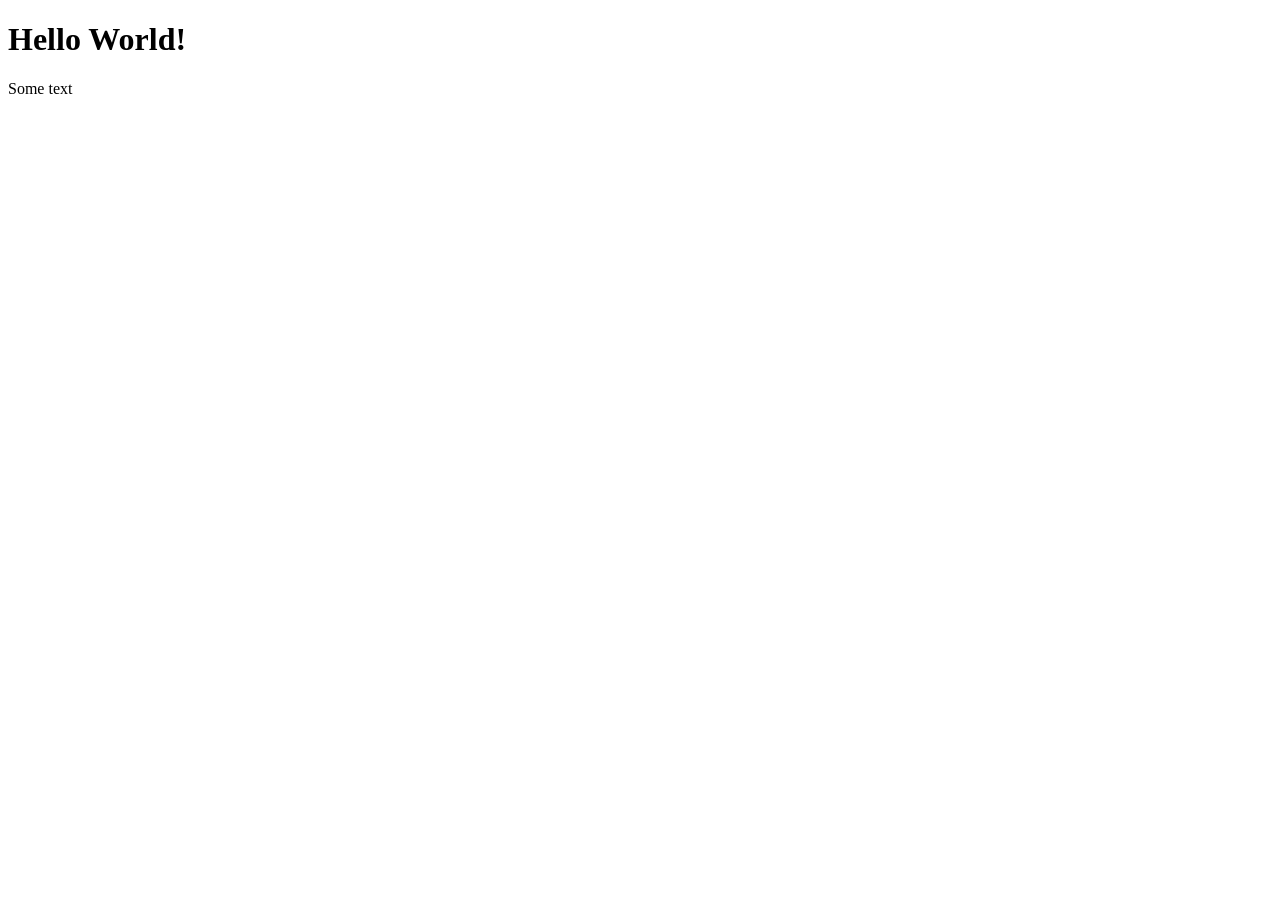
==== index.html @ 8c925f20 "Update index.html" ====
<!DOCTYPE html>
<html lang="en">
  <head>
    <meta charset="UTF-8">
    <meta name="viewport" content="width=device-width, initial-scale=1.0">
    <title>My Web Page</title>

    
  </head>
  <body>
    <h1>Hello World!</h1>
    <p>Some text</p>
  </body>
</html>
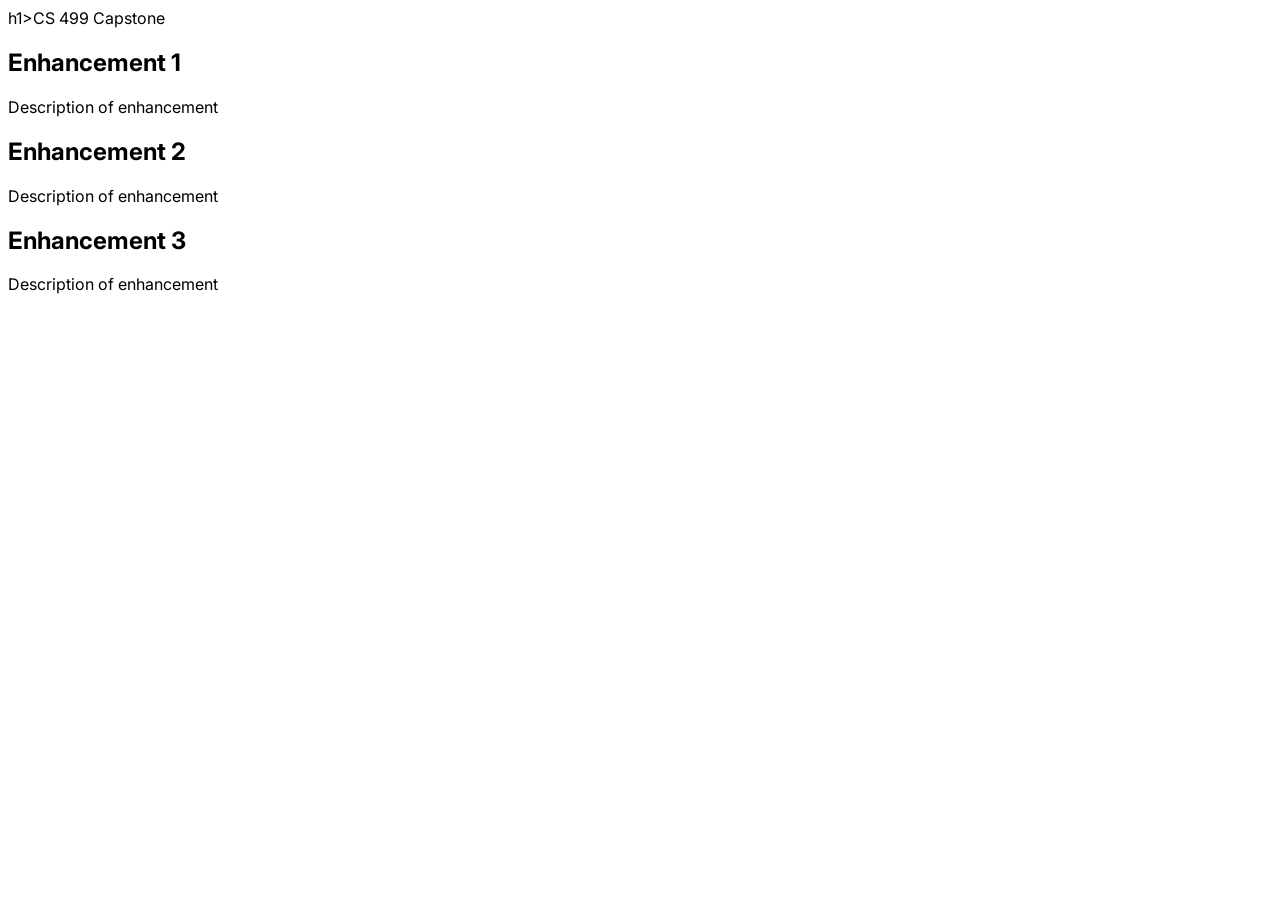
==== commit b10b675d: "Update index.html" ====
--- a/index.html
+++ b/index.html
@@ -5,10 +5,28 @@
     <meta name="viewport" content="width=device-width, initial-scale=1.0">
     <title>My Web Page</title>
 
-    
+    <link rel="stylesheet" href="style.css">
   </head>
   <body>
-    <h1>Hello World!</h1>
-    <p>Some text</p>
+    <main class="container">
+        h1>CS 499 Capstone</h1>
+
+
+    <section class="enhancement">
+        <h2>Enhancement 1</h2>
+        <p>Description of enhancement</p>
+    </section>
+
+    <section class="enhancement">
+        <h2>Enhancement 2</h2>
+        <p>Description of enhancement</p>
+    </section>
+
+    <section class="enhancement">
+        <h2>Enhancement 3</h2>
+        <p>Description of enhancement</p>
+    </section>
+
+    </main>
   </body>
 </html>
--- a/style.css
+++ b/style.css
@@ -0,0 +1,9 @@
+@import url(https://fonts.googleapis.com/css2?family=Inter:wght@400;500;600;700&display=swap);
+
+body {
+  font-family: "Inter", sans-serif;
+}
+
+h1 {
+  color: green;
+}
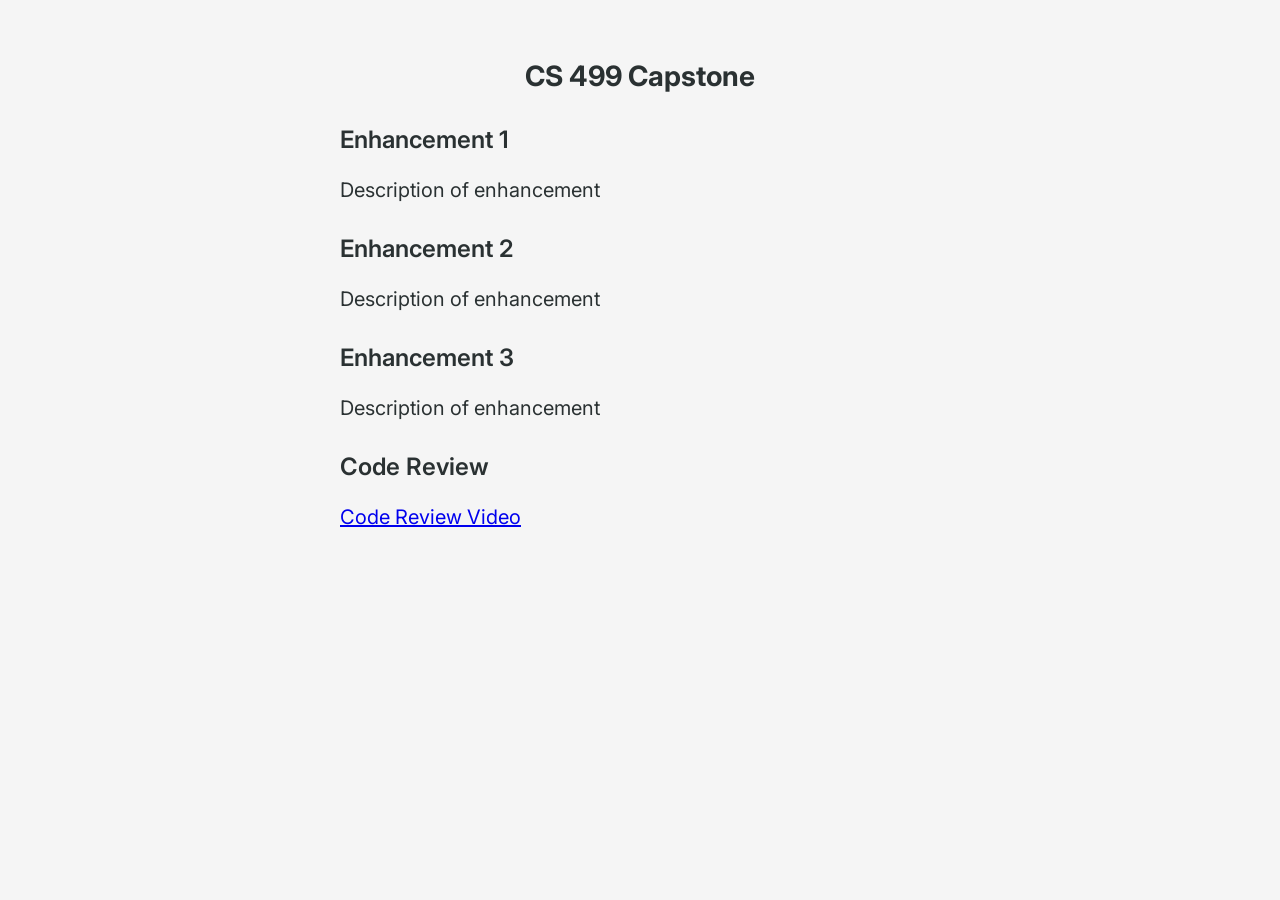
==== commit 4683b61c: "Update index.html" ====
--- a/index.html
+++ b/index.html
@@ -9,7 +9,7 @@
   </head>
   <body>
     <main class="container">
-        h1>CS 499 Capstone</h1>
+        <h1>CS 499 Capstone</h1>
 
 
     <section class="enhancement">
@@ -27,6 +27,13 @@
         <p>Description of enhancement</p>
     </section>
 
+    <section>
+      <h2>Code Review</h2>
+      <p>
+        <a href="https://www.youtube.com/watch?v=xtYIbkdKsKc" target="_blank">Code Review Video</a>
+      </p>
+    </section>
+
     </main>
   </body>
 </html>
--- a/style.css
+++ b/style.css
@@ -2,8 +2,40 @@
 
 body {
   font-family: "Inter", sans-serif;
+  color: #2A3132;
+  display: flex;
+  justify-content: center;
+  margin: 0;
+  padding: 40px 20px;
+  background-color: whitesmoke;
+}
+
+
+
+.container {
+  max-width: 600px;
+  width: 100%;
+  text-align: left;
 }
 
 h1 {
-  color: green;
+    font-size: 28px;
+    font-weight: 700;
+    margin-bottom: 32px;
+    text-align: center;
 }
+
+.enhancement {
+    margin-bottom: 28px;
+}
+
+h2 {
+    font-size: 24px;
+    font-weight: 600;
+    margin-bottom: 6px;
+}
+
+p {
+    font-size: 20px;
+    line-height: 1.6;
+}
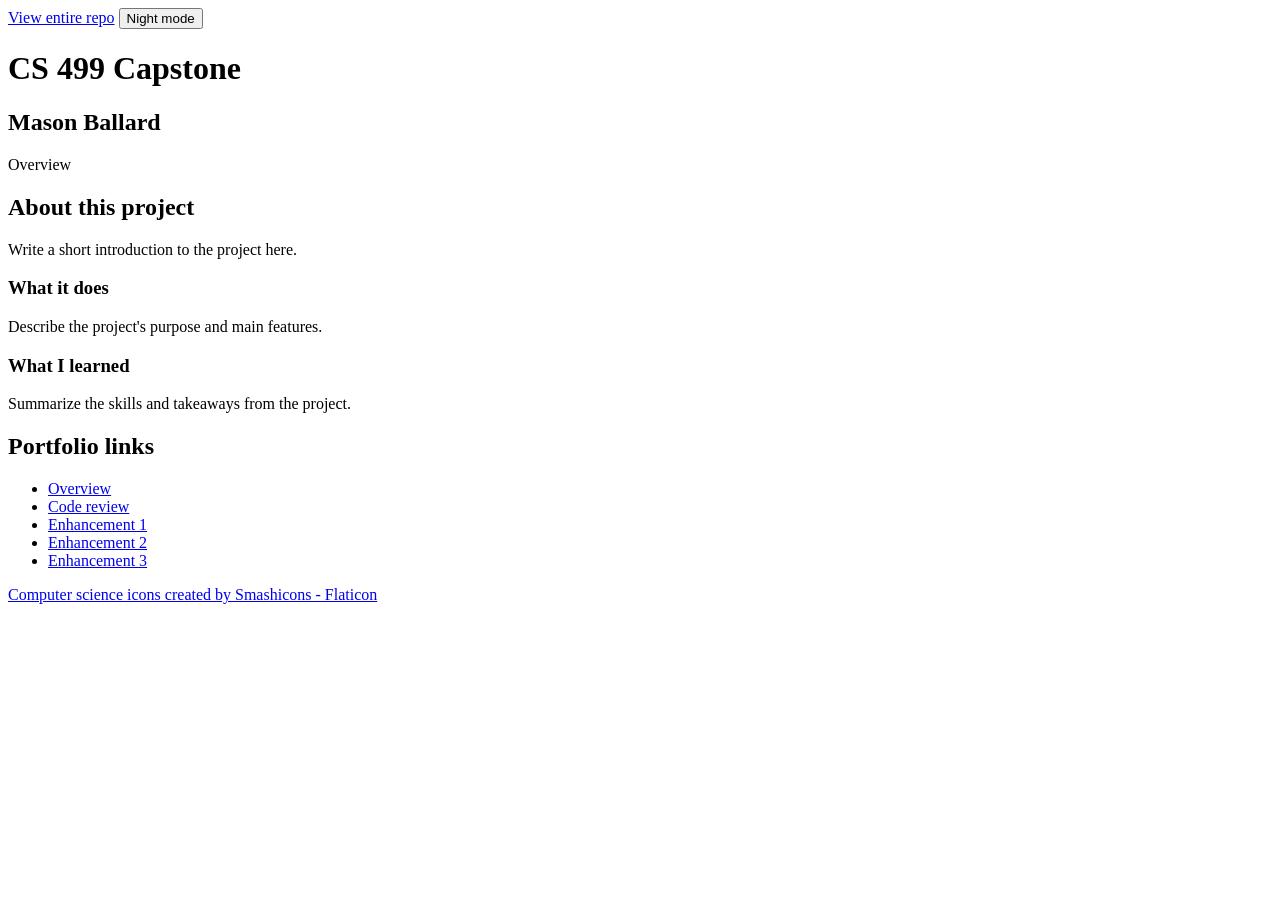
==== commit 90914981: "Update index.html" ====
--- a/index.html
+++ b/index.html
@@ -3,37 +3,53 @@
   <head>
     <meta charset="UTF-8">
     <meta name="viewport" content="width=device-width, initial-scale=1.0">
-    <title>My Web Page</title>
-
-    <link rel="stylesheet" href="style.css">
+    <title>CS 499 Capstone | Overview</title>
+    <link rel="stylesheet" href="assets/css/style.css">
+    <link rel="icon" href="assets/images/graduation-hat.png" type="image/png">
+    <script src="assets/js/script.js"></script>
   </head>
   <body>
     <main class="container">
+
+      <div class="topbar">
+        <a class="repo-button" href="https://github.com/MasonInTheShell/masonintheshell.github.io" target="_blank" rel="noopener">View entire repo</a>
+        <button id="theme-toggle" class="theme-toggle" type="button" role="switch" aria-checked="true">
+          <span>Night mode</span><span class="switch" aria-hidden="true"></span>
+        </button>
+      </div>
+ 
+      <header class="site-header">
         <h1>CS 499 Capstone</h1>
+        <h2>Mason Ballard</h2>
+        <p class="page-title">Overview</p>
+      </header>
+ 
+      <section>
+        <h2>About this project</h2>
+        <p>Write a short introduction to the project here.</p>
+ 
+        <h3>What it does</h3>
+        <p>Describe the project's purpose and main features.</p>
+ 
+        <h3>What I learned</h3>
+        <p>Summarize the skills and takeaways from the project.</p>
+      </section>
+ 
+      <nav class="portfolio-links" aria-label="Portfolio links">
+        <h2>Portfolio links</h2>
+        <ul>
+          <li><a href="index.html" aria-current="page">Overview</a></li>
+          <li><a href="code-review.html">Code review</a></li>
+          <li><a href="enhancement-1.html">Enhancement 1</a></li>
+          <li><a href="enhancement-2.html">Enhancement 2</a></li>
+          <li><a href="enhancement-3.html">Enhancement 3</a></li>
+        </ul>
+      </nav>
 
-
-    <section class="enhancement">
-        <h2>Enhancement 1</h2>
-        <p>Description of enhancement</p>
-    </section>
-
-    <section class="enhancement">
-        <h2>Enhancement 2</h2>
-        <p>Description of enhancement</p>
-    </section>
-
-    <section class="enhancement">
-        <h2>Enhancement 3</h2>
-        <p>Description of enhancement</p>
-    </section>
-
-    <section>
-      <h2>Code Review</h2>
-      <p>
-        <a href="https://www.youtube.com/watch?v=xtYIbkdKsKc" target="_blank">Code Review Video</a>
-      </p>
-    </section>
-
+      <footer class="site-footer">
+        <p><a href="https://www.flaticon.com/free-icons/computer-science" title="computer science icons">Computer science icons created by Smashicons - Flaticon</a></p>
+      </footer>
+ 
     </main>
   </body>
 </html>
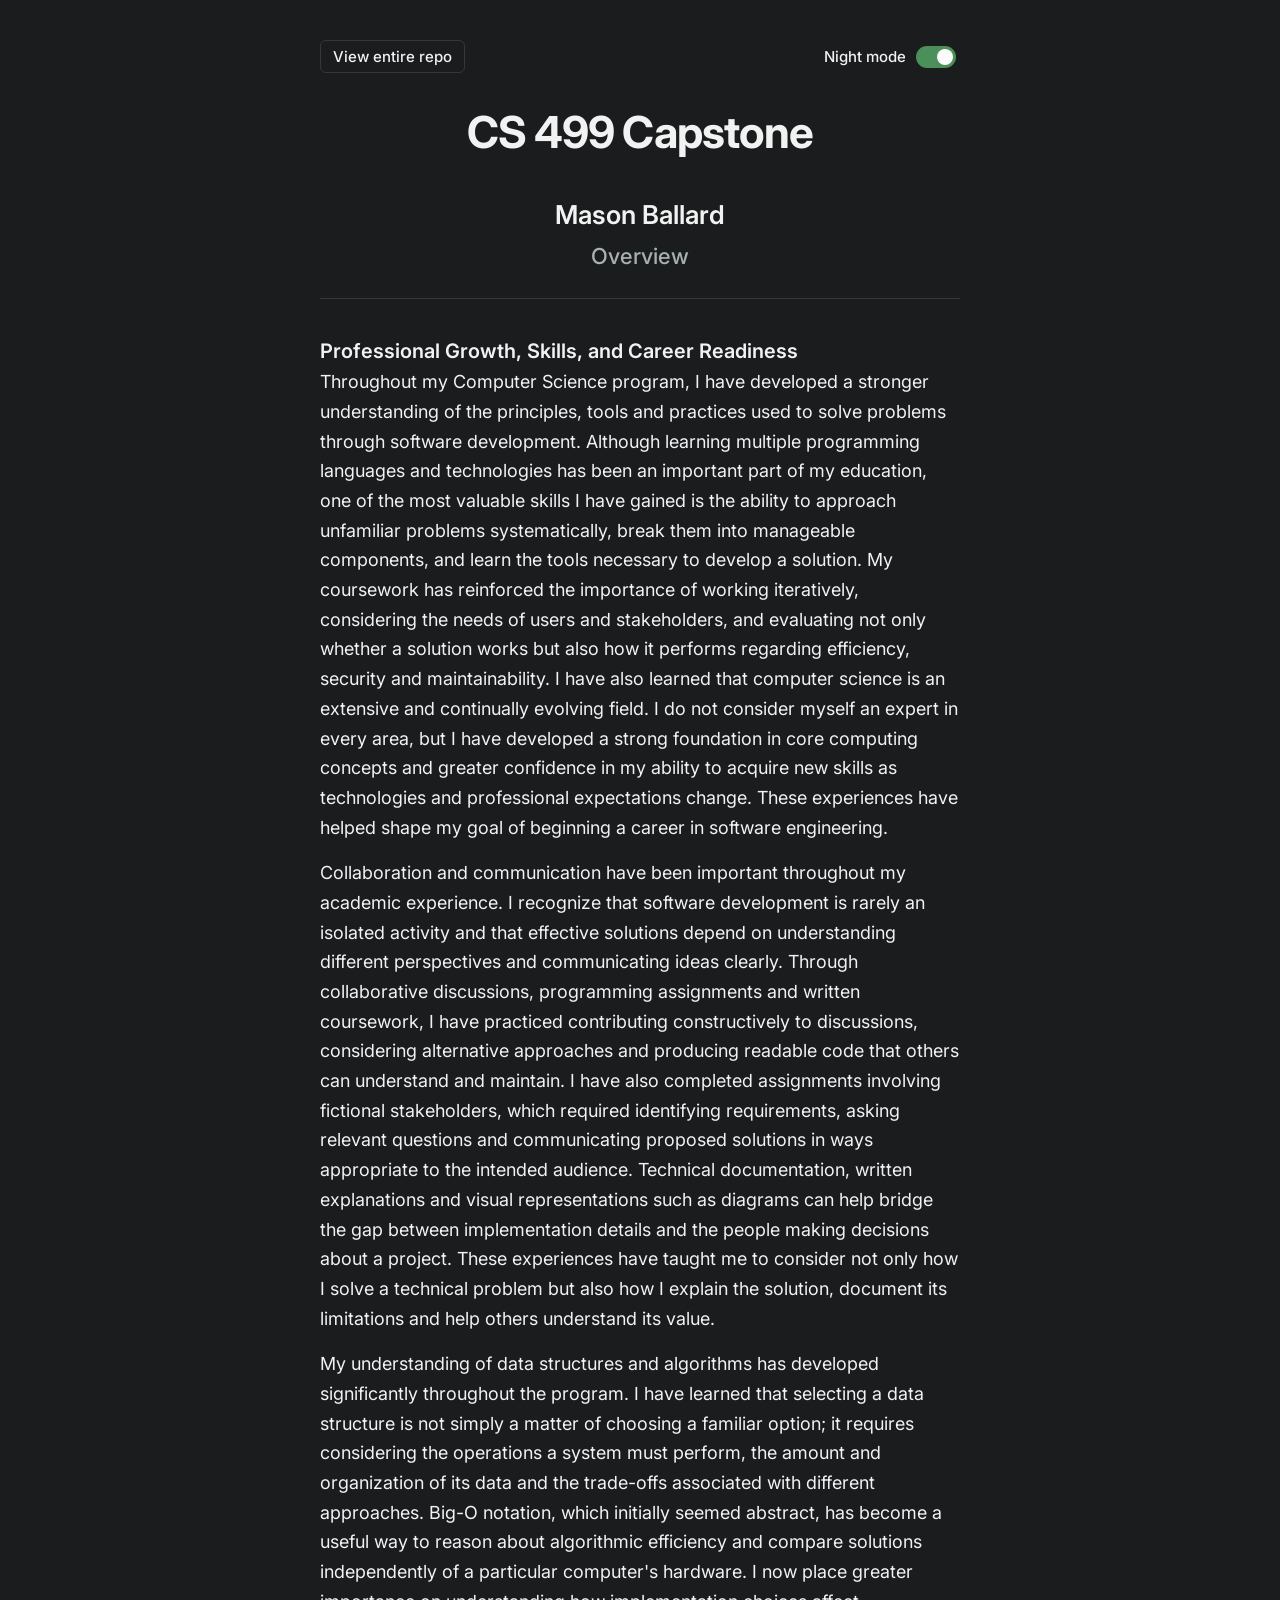
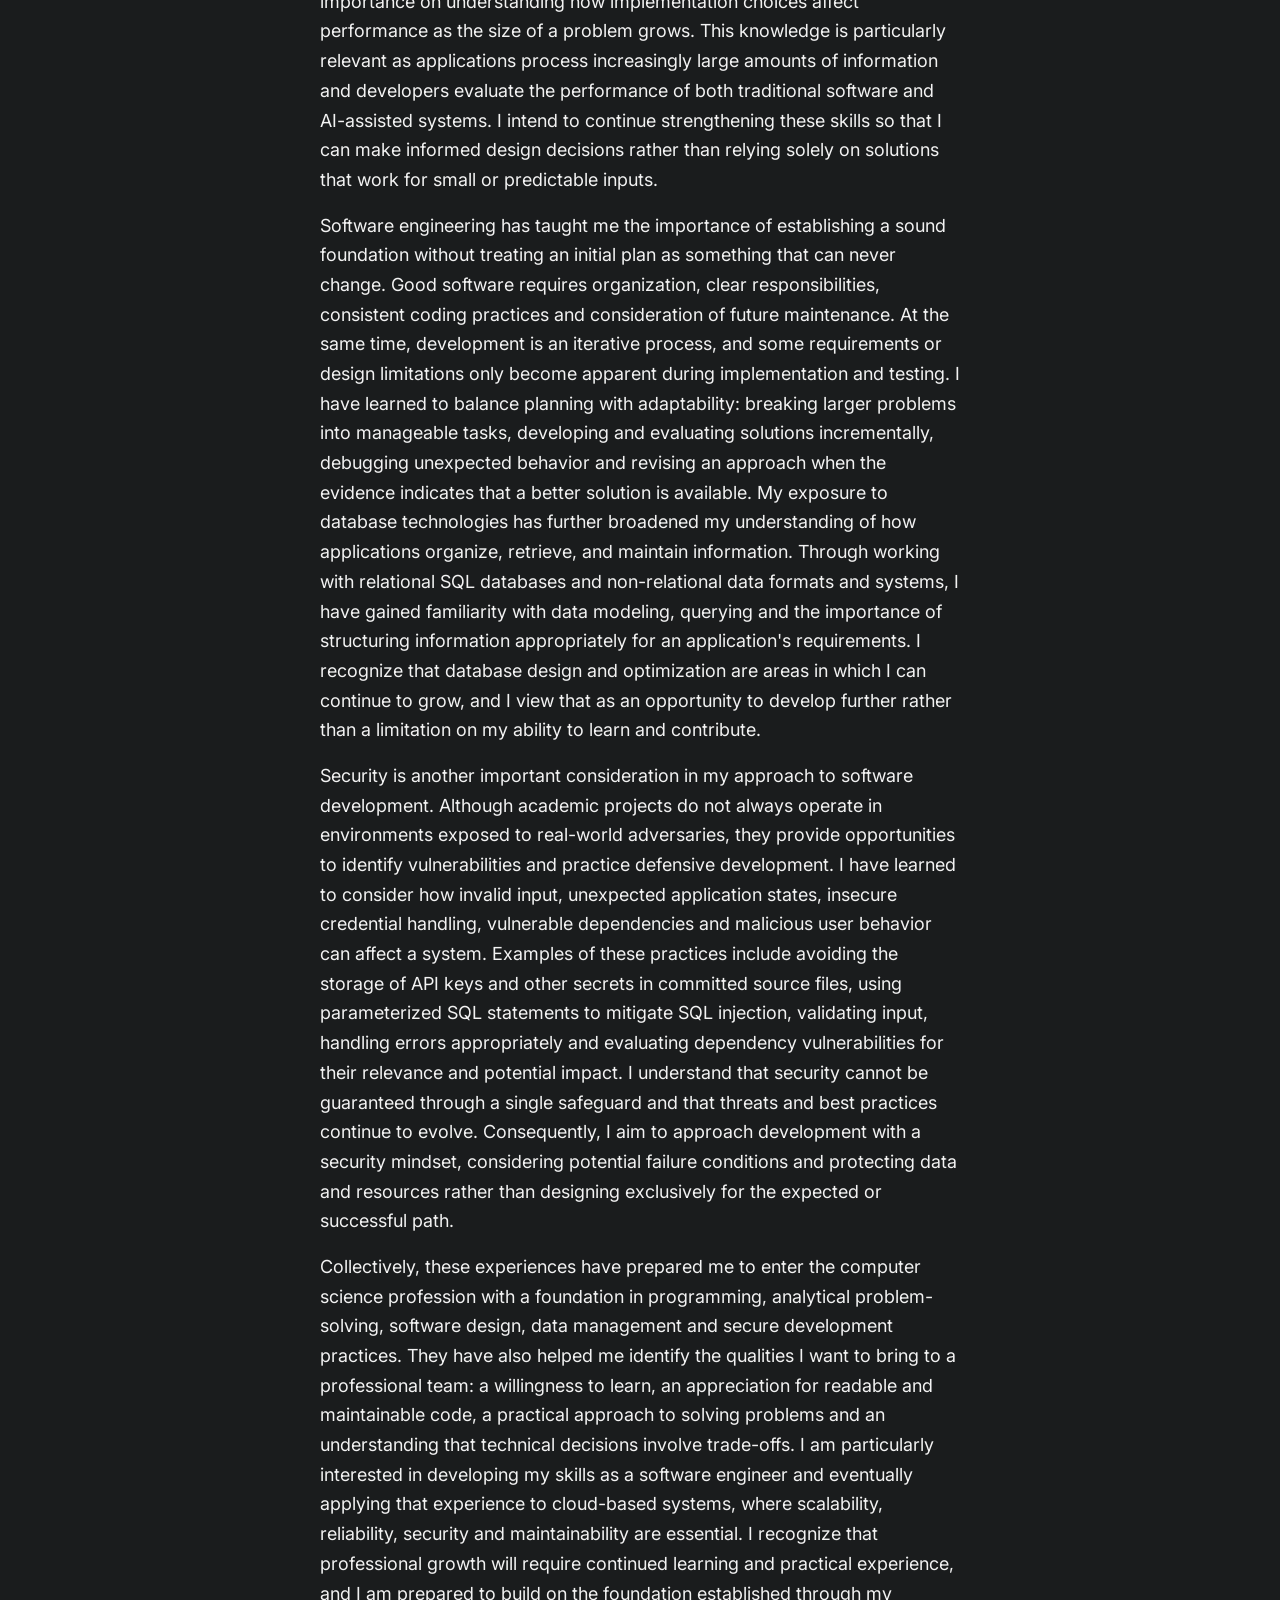
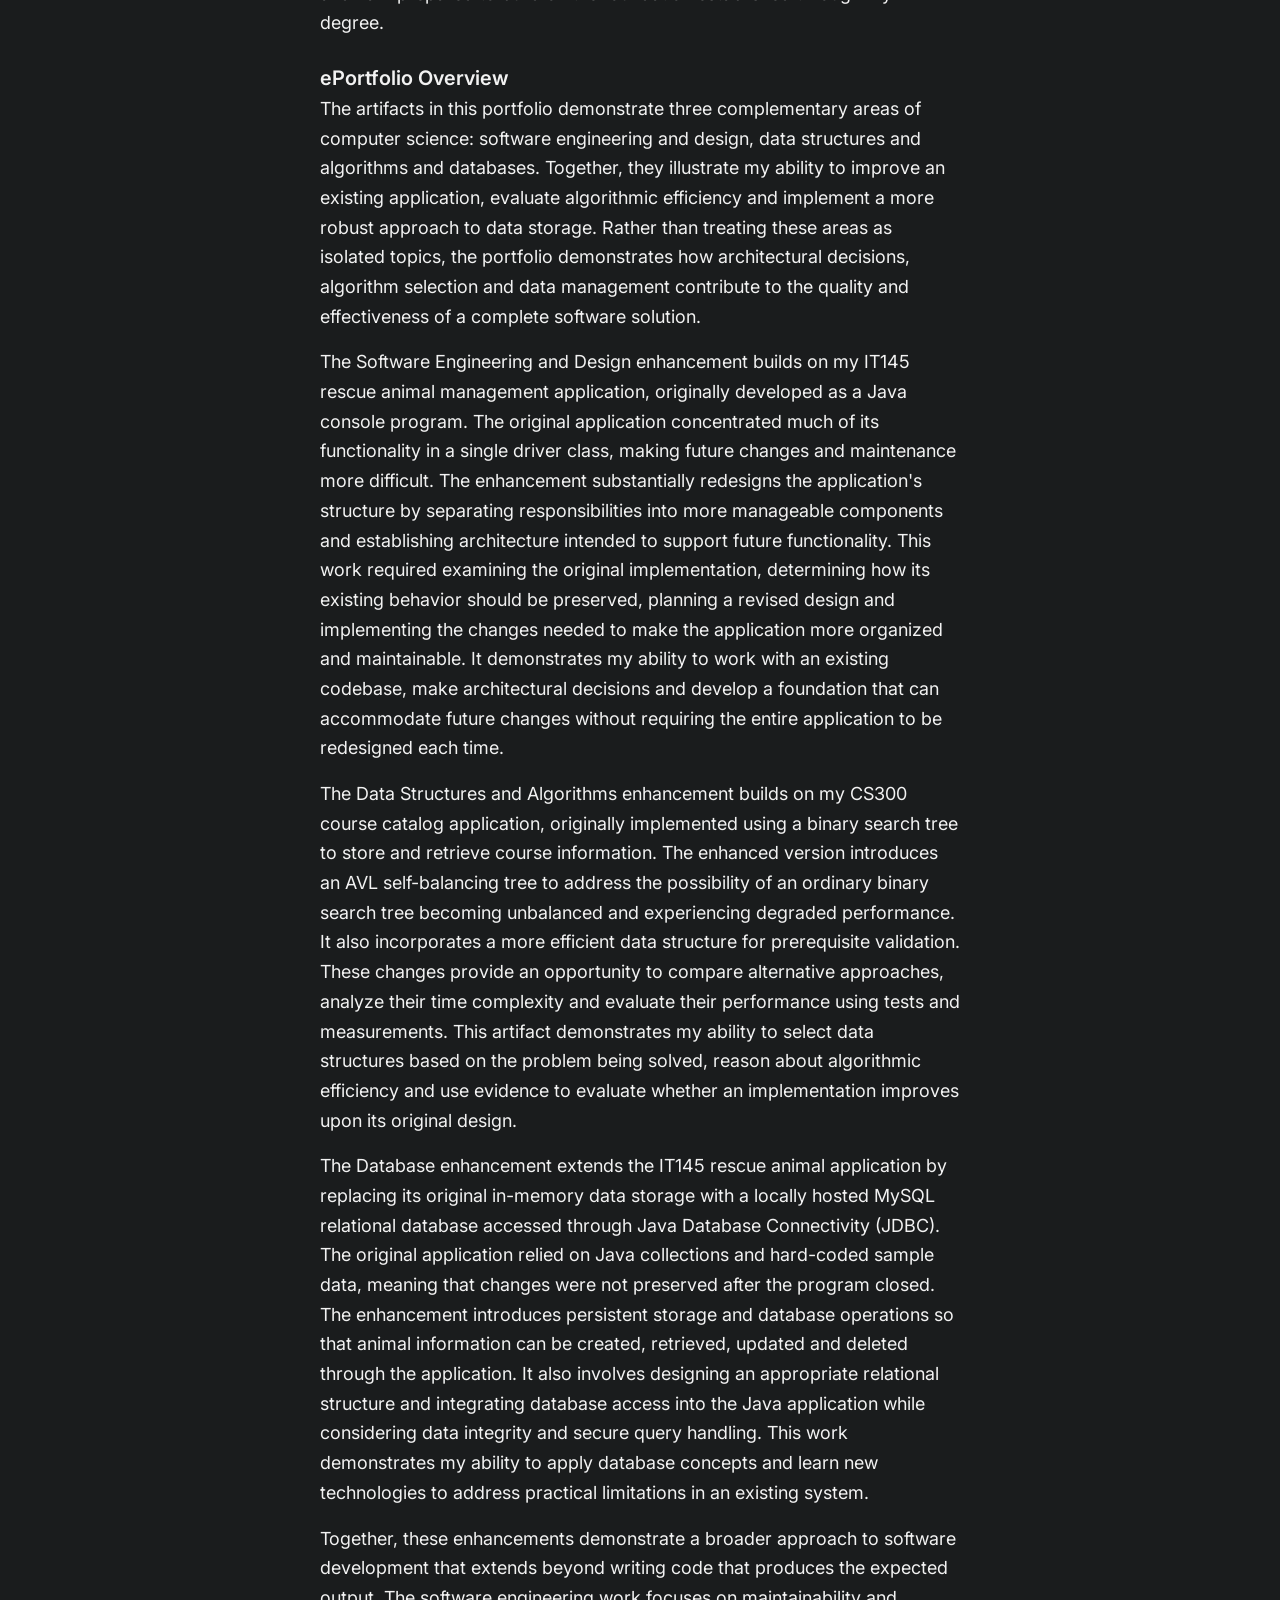
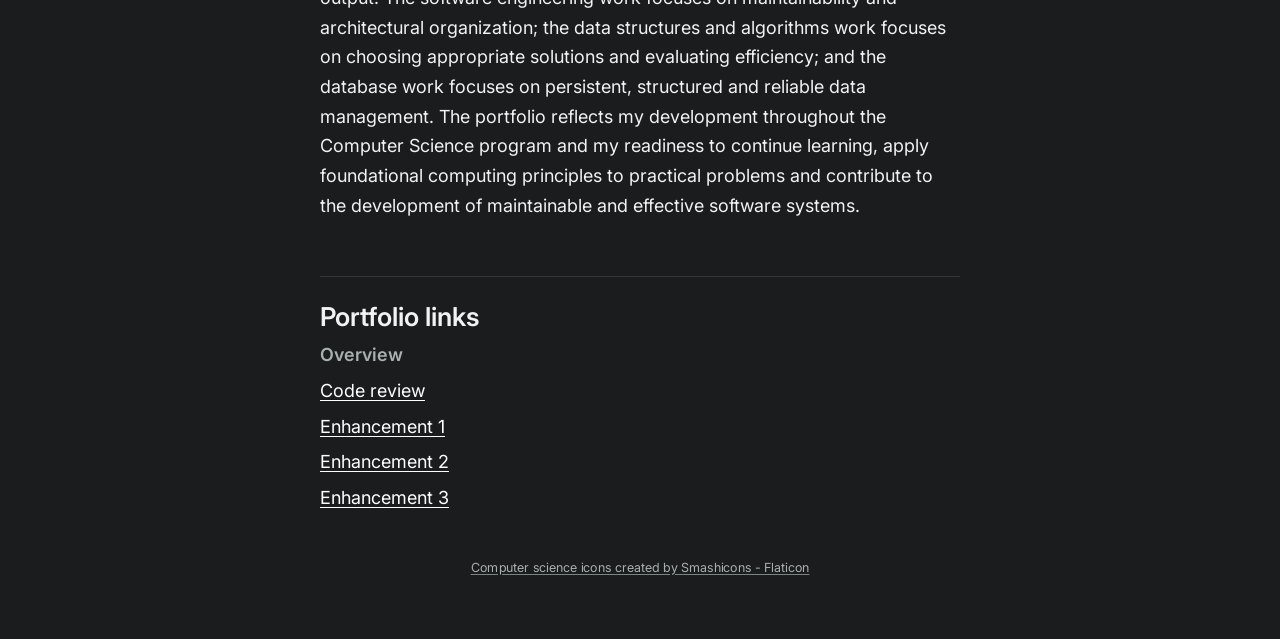
==== commit 83aa94cc: "Update index.html" ====
--- a/index.html
+++ b/index.html
@@ -25,14 +25,123 @@
       </header>
  
       <section>
-        <h2>About this project</h2>
-        <p>Write a short introduction to the project here.</p>
- 
-        <h3>What it does</h3>
-        <p>Describe the project's purpose and main features.</p>
- 
-        <h3>What I learned</h3>
-        <p>Summarize the skills and takeaways from the project.</p>
+        <h3>Professional Growth, Skills, and Career Readiness</h3>
+        <p>Throughout my Computer Science program, I have developed a stronger understanding of the principles, tools and
+          practices used to solve problems through software development. Although learning multiple programming languages and
+          technologies has been an important part of my education, one of the most valuable skills I have gained is the ability
+          to approach unfamiliar problems systematically, break them into manageable components, and learn the tools necessary
+          to develop a solution. My coursework has reinforced the importance of working iteratively, considering the needs of
+          users and stakeholders, and evaluating not only whether a solution works but also how it performs regarding
+          efficiency, security and maintainability. I have also learned that computer science is an extensive and continually
+          evolving field. I do not consider myself an expert in every area, but I have developed a strong foundation in core
+          computing concepts and greater confidence in my ability to acquire new skills as technologies and professional
+          expectations change. These experiences have helped shape my goal of beginning a career in software engineering.</p>
+        <p>
+          Collaboration and communication have been important throughout my academic experience. I recognize that software
+          development is rarely an isolated activity and that effective solutions depend on understanding different perspectives
+          and communicating ideas clearly. Through collaborative discussions, programming assignments and written coursework, I
+          have practiced contributing constructively to discussions, considering alternative approaches and producing readable
+          code that others can understand and maintain. I have also completed assignments involving fictional stakeholders,
+          which required identifying requirements, asking relevant questions and communicating proposed solutions in ways
+          appropriate to the intended audience. Technical documentation, written explanations and visual representations such as
+          diagrams can help bridge the gap between implementation details and the people making decisions about a project. These
+          experiences have taught me to consider not only how I solve a technical problem but also how I explain the solution,
+          document its limitations and help others understand its value.
+        </p>
+        <p>
+          My understanding of data structures and algorithms has developed significantly throughout the program. I have learned
+          that selecting a data structure is not simply a matter of choosing a familiar option; it requires considering the
+          operations a system must perform, the amount and organization of its data and the trade-offs associated with different
+          approaches. Big-O notation, which initially seemed abstract, has become a useful way to reason about algorithmic
+          efficiency and compare solutions independently of a particular computer's hardware. I now place greater importance on
+          understanding how implementation choices affect performance as the size of a problem grows. This knowledge is
+          particularly relevant as applications process increasingly large amounts of information and developers evaluate the
+          performance of both traditional software and AI-assisted systems. I intend to continue strengthening these skills so
+          that I can make informed design decisions rather than relying solely on solutions that work for small or predictable
+          inputs.
+        </p>
+        <p>
+          Software engineering has taught me the importance of establishing a sound foundation without treating an initial plan
+          as something that can never change. Good software requires organization, clear responsibilities, consistent coding
+          practices and consideration of future maintenance. At the same time, development is an iterative process, and some
+          requirements or design limitations only become apparent during implementation and testing. I have learned to balance
+          planning with adaptability: breaking larger problems into manageable tasks, developing and evaluating solutions
+          incrementally, debugging unexpected behavior and revising an approach when the evidence indicates that a better
+          solution is available. My exposure to database technologies has further broadened my understanding of how applications
+          organize, retrieve, and maintain information. Through working with relational SQL databases and non-relational data
+          formats and systems, I have gained familiarity with data modeling, querying and the importance of structuring
+          information appropriately for an application's requirements. I recognize that database design and optimization are
+          areas in which I can continue to grow, and I view that as an opportunity to develop further rather than a limitation
+          on my ability to learn and contribute.
+        </p>
+        <p>
+          Security is another important consideration in my approach to software development. Although academic projects do not
+          always operate in environments exposed to real-world adversaries, they provide opportunities to identify
+          vulnerabilities and practice defensive development. I have learned to consider how invalid input, unexpected
+          application states, insecure credential handling, vulnerable dependencies and malicious user behavior can affect a
+          system. Examples of these practices include avoiding the storage of API keys and other secrets in committed source
+          files, using parameterized SQL statements to mitigate SQL injection, validating input, handling errors appropriately
+          and evaluating dependency vulnerabilities for their relevance and potential impact. I understand that security cannot
+          be guaranteed through a single safeguard and that threats and best practices continue to evolve. Consequently, I aim
+          to approach development with a security mindset, considering potential failure conditions and protecting data and
+          resources rather than designing exclusively for the expected or successful path.
+        </p>
+        <p>
+          Collectively, these experiences have prepared me to enter the computer science profession with a foundation in
+          programming, analytical problem-solving, software design, data management and secure development practices. They have
+          also helped me identify the qualities I want to bring to a professional team: a willingness to learn, an appreciation
+          for readable and maintainable code, a practical approach to solving problems and an understanding that technical
+          decisions involve trade-offs. I am particularly interested in developing my skills as a software engineer and
+          eventually applying that experience to cloud-based systems, where scalability, reliability, security and
+          maintainability are essential. I recognize that professional growth will require continued learning and practical
+          experience, and I am prepared to build on the foundation established through my degree.
+        </p>
+        <h3>ePortfolio Overview</h3>
+        <p>The artifacts in this portfolio demonstrate three complementary areas of computer science: software engineering and
+          design, data structures and algorithms and databases. Together, they illustrate my ability to improve an existing
+          application, evaluate algorithmic efficiency and implement a more robust approach to data storage. Rather than
+          treating these areas as isolated topics, the portfolio demonstrates how architectural decisions, algorithm selection
+          and data management contribute to the quality and effectiveness of a complete software solution.</p>
+        <p>
+          The Software Engineering and Design enhancement builds on my IT145 rescue animal management application, originally
+          developed as a Java console program. The original application concentrated much of its functionality in a single
+          driver class, making future changes and maintenance more difficult. The enhancement substantially redesigns the
+          application's structure by separating responsibilities into more manageable components and establishing architecture
+          intended to support future functionality. This work required examining the original implementation, determining how
+          its existing behavior should be preserved, planning a revised design and implementing the changes needed to make the
+          application more organized and maintainable. It demonstrates my ability to work with an existing codebase, make
+          architectural decisions and develop a foundation that can accommodate future changes without requiring the entire
+          application to be redesigned each time.
+        </p>
+        <p>
+          The Data Structures and Algorithms enhancement builds on my CS300 course catalog application, originally implemented
+          using a binary search tree to store and retrieve course information. The enhanced version introduces an AVL
+          self-balancing tree to address the possibility of an ordinary binary search tree becoming unbalanced and experiencing
+          degraded performance. It also incorporates a more efficient data structure for prerequisite validation. These changes
+          provide an opportunity to compare alternative approaches, analyze their time complexity and evaluate their performance
+          using tests and measurements. This artifact demonstrates my ability to select data structures based on the problem
+          being solved, reason about algorithmic efficiency and use evidence to evaluate whether an implementation improves upon
+          its original design.
+        </p>
+        <p>
+          The Database enhancement extends the IT145 rescue animal application by replacing its original in-memory data storage
+          with a locally hosted MySQL relational database accessed through Java Database Connectivity (JDBC). The original
+          application relied on Java collections and hard-coded sample data, meaning that changes were not preserved after the
+          program closed. The enhancement introduces persistent storage and database operations so that animal information can
+          be created, retrieved, updated and deleted through the application. It also involves designing an appropriate
+          relational structure and integrating database access into the Java application while considering data integrity and
+          secure query handling. This work demonstrates my ability to apply database concepts and learn new technologies to
+          address practical limitations in an existing system.
+        </p>
+        <p>
+          Together, these enhancements demonstrate a broader approach to software development that extends beyond writing code
+          that produces the expected output. The software engineering work focuses on maintainability and architectural
+          organization; the data structures and algorithms work focuses on choosing appropriate solutions and evaluating
+          efficiency; and the database work focuses on persistent, structured and reliable data management. The portfolio
+          reflects my development throughout the Computer Science program and my readiness to continue learning, apply
+          foundational computing principles to practical problems and contribute to the development of maintainable and
+          effective software systems.
+        </p>
       </section>
  
       <nav class="portfolio-links" aria-label="Portfolio links">
--- a/assets/css/style.css
+++ b/assets/css/style.css
@@ -0,0 +1,215 @@
+@import url("https://fonts.googleapis.com/css2?family=Inter:wght@400;500;600;700&display=swap");
+ 
+/* Dark is the default theme; [data-theme="light"] overrides it */
+:root {
+  color-scheme: dark;
+  --text: #f2f2f2;
+  --muted: #a9b0b1;
+  --bg: #1a1c1d;
+  --accent: #ffffff;
+  --rule: #343839;
+  --panel: #242728;
+  --focus: #8ab4ff;
+}
+ 
+:root[data-theme="light"] {
+  color-scheme: light;
+  --text: #2A3132;
+  --muted: #5b6667;
+  --bg: whitesmoke;
+  --accent: #2A3132;
+  --rule: #d9dcdc;
+  --panel: #ececec;
+  --focus: #2f6fed;
+}
+ 
+* { box-sizing: border-box; }
+ 
+body {
+  font-family: "Inter", sans-serif;
+  color: var(--text);
+  background-color: var(--bg);
+  display: flex;
+  justify-content: center;
+  margin: 0;
+  padding: 40px 20px;
+}
+ 
+/* The centered blog-style column */
+.container {
+  max-width: 640px;
+  width: 100%;
+}
+
+/* Top bar: repo link on the left, theme switch on the right */
+.topbar {
+  display: flex;
+  justify-content: space-between;
+  align-items: center;
+  gap: 12px;
+  margin-bottom: 32px;
+  font-size: 15px;
+}
+ 
+.repo-button {
+  font-weight: 500;
+  padding: 6px 12px;
+  border: 1px solid var(--rule);
+  border-radius: 6px;
+  text-decoration: none;
+  color: var(--text);
+}
+ 
+.repo-button:hover { background: var(--panel); }
+ 
+.theme-toggle {
+  display: inline-flex;
+  align-items: center;
+  gap: 10px;
+  font: inherit;
+  font-weight: 500;
+  color: var(--text);
+  background: none;
+  border: none;
+  padding: 4px;
+  cursor: pointer;
+}
+ 
+.theme-toggle:focus-visible {
+  outline: 3px solid var(--focus);
+  outline-offset: 2px;
+  border-radius: 6px;
+}
+ 
+.switch {
+  position: relative;
+  width: 40px;
+  height: 22px;
+  border-radius: 11px;
+  background: var(--rule);
+  transition: background 0.2s;
+}
+ 
+.switch::after {
+  content: "";
+  position: absolute;
+  top: 3px;
+  left: 3px;
+  width: 16px;
+  height: 16px;
+  border-radius: 50%;
+  background: var(--text);
+  transition: transform 0.2s;
+}
+ 
+.theme-toggle[aria-checked="true"] .switch { background: #4b8f5a; }
+.theme-toggle[aria-checked="true"] .switch::after { transform: translateX(18px); background: #fff; }
+ 
+@media (prefers-reduced-motion: reduce) {
+  .switch, .switch::after { transition: none; }
+}
+
+/* Site header: big title + page title */
+.site-header {
+  text-align: center;
+  margin-bottom: 40px;
+  padding-bottom: 24px;
+  border-bottom: 1px solid var(--rule);
+}
+ 
+.site-header h1 {
+  font-size: 44px;
+  font-weight: 700;
+  letter-spacing: -0.02em;
+  margin: 0 0 8px;
+}
+ 
+.site-header .page-title {
+  font-size: 22px;
+  font-weight: 500;
+  color: var(--muted);
+  margin: 0;
+}
+ 
+/* Content */
+h2 {
+  font-size: 26px;
+  font-weight: 600;
+  margin: 40px 0 8px;
+}
+ 
+h3 {
+  font-size: 20px;
+  font-weight: 600;
+  margin: 28px 0 4px;
+}
+ 
+p, li {
+  font-size: 18px;
+  line-height: 1.65;
+}
+ 
+p { margin: 0 0 16px; }
+ 
+a {
+  color: var(--accent);
+  text-underline-offset: 3px;
+}
+ 
+a:hover { text-decoration-thickness: 2px; }
+ 
+a:focus-visible {
+  outline: 3px solid var(--focus);
+  outline-offset: 2px;
+  border-radius: 2px;
+}
+ 
+/* GitHub section (enhancement pages only) */
+.repo-link {
+  margin-top: 40px;
+  padding: 16px 20px;
+  border-left: 4px solid var(--accent);
+  background: var(--panel);
+}
+ 
+.repo-link h2 { margin-top: 0; }
+.repo-link p:last-child { margin-bottom: 0; }
+ 
+/* Portfolio links footer */
+.portfolio-links {
+  margin-top: 56px;
+  padding-top: 24px;
+  border-top: 1px solid var(--rule);
+}
+ 
+.portfolio-links h2 { margin-top: 0; }
+ 
+.portfolio-links ul {
+  list-style: none;
+  padding: 0;
+  margin: 0;
+}
+ 
+.portfolio-links li { margin-bottom: 6px; }
+ 
+.portfolio-links a[aria-current="page"] {
+  font-weight: 600;
+  text-decoration: none;
+  color: var(--muted);
+}
+ 
+@media (max-width: 480px) {
+  .site-header h1 { font-size: 34px; }
+  p, li { font-size: 17px; }
+}
+
+/* Small credit line at the very bottom of every page */
+.site-footer {
+  margin-top: 40px;
+  text-align: center;
+  font-size: 10px;
+  transform: scale(.7);
+  color: var(--muted);
+}
+ 
+.site-footer a { color: var(--muted); }
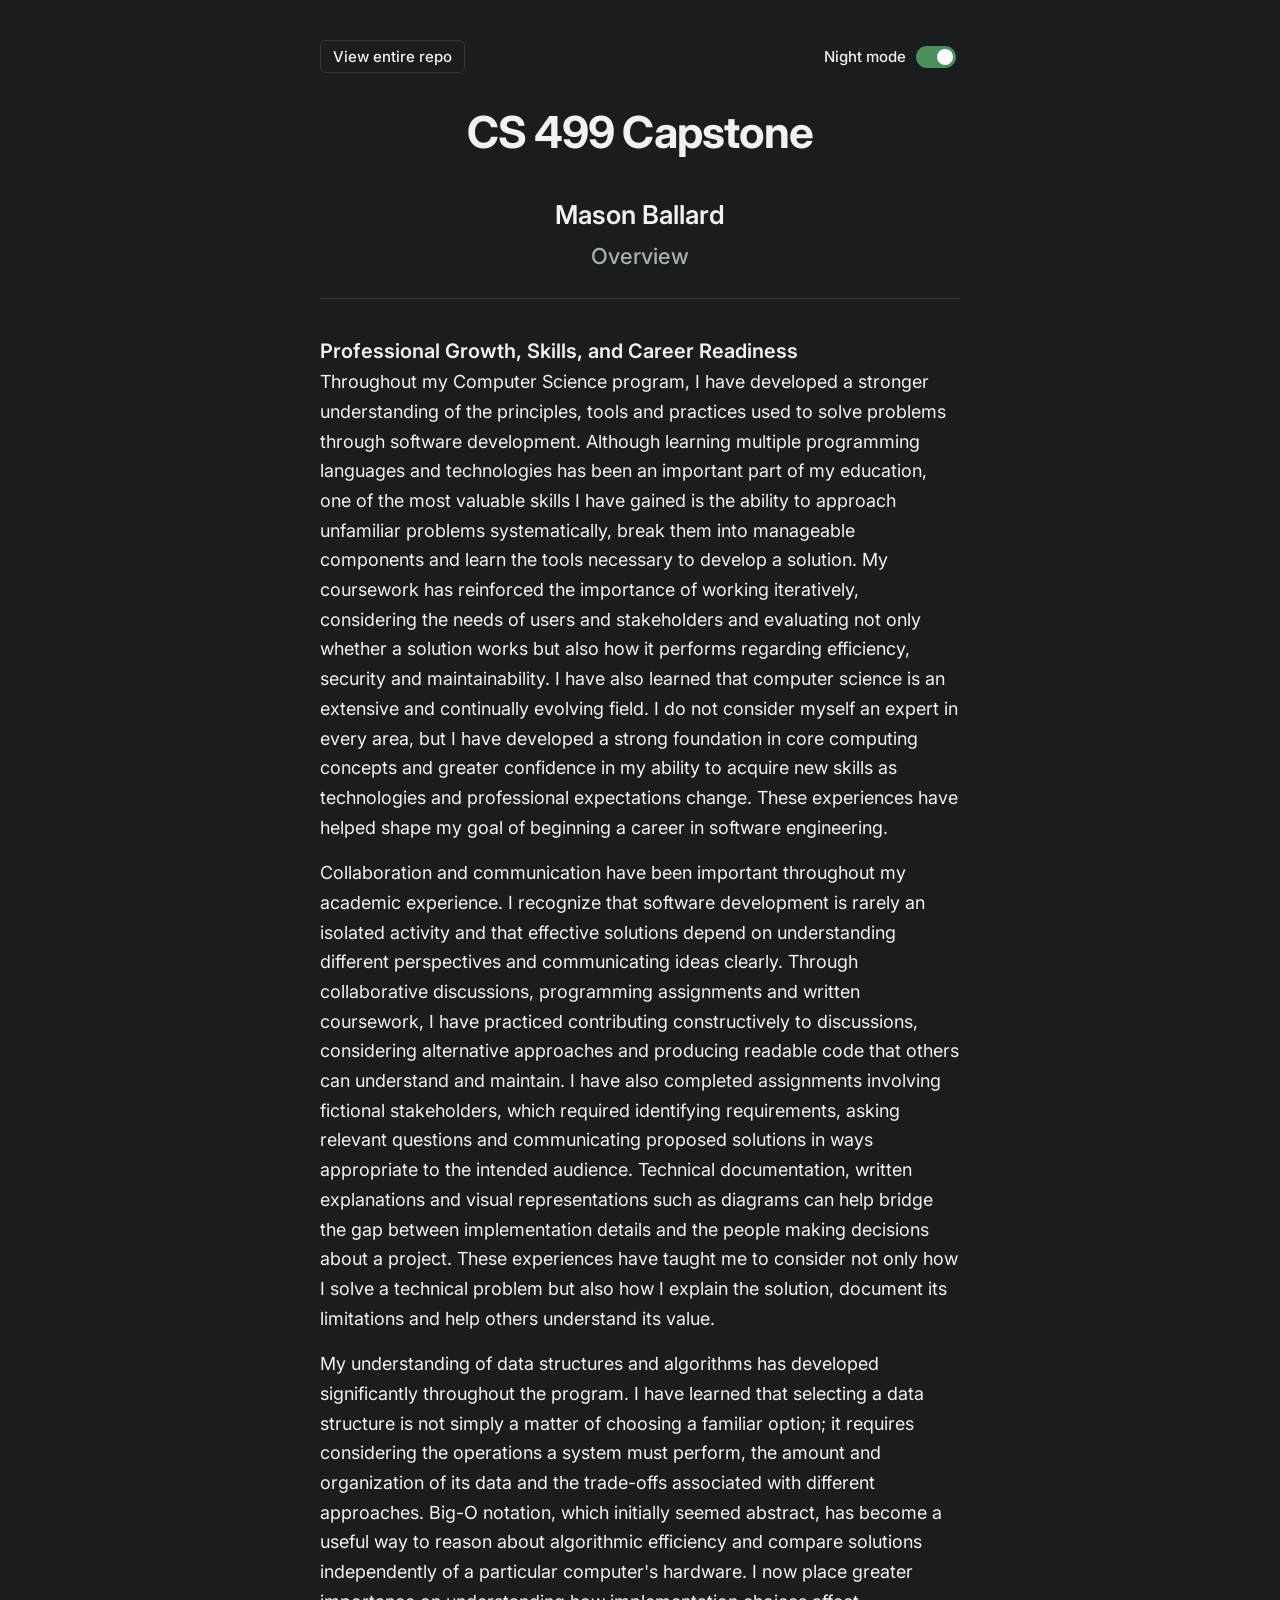
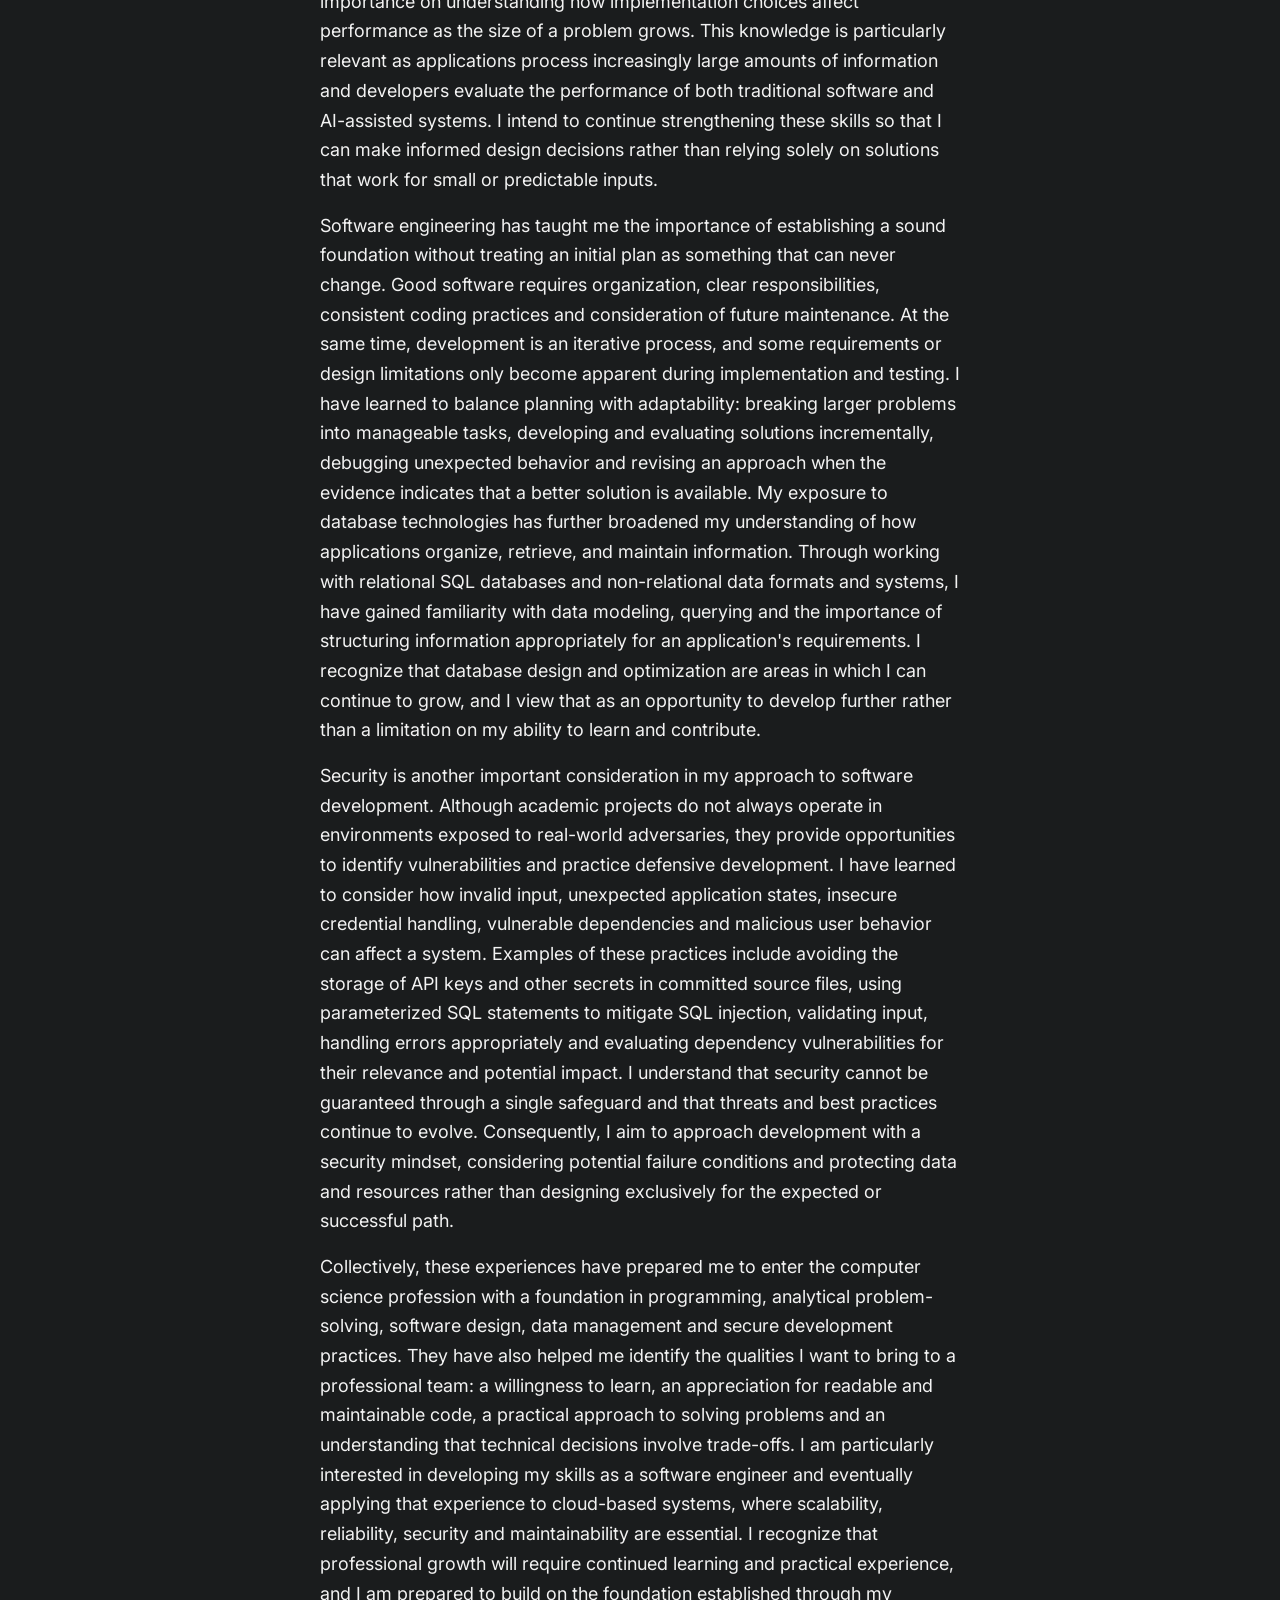
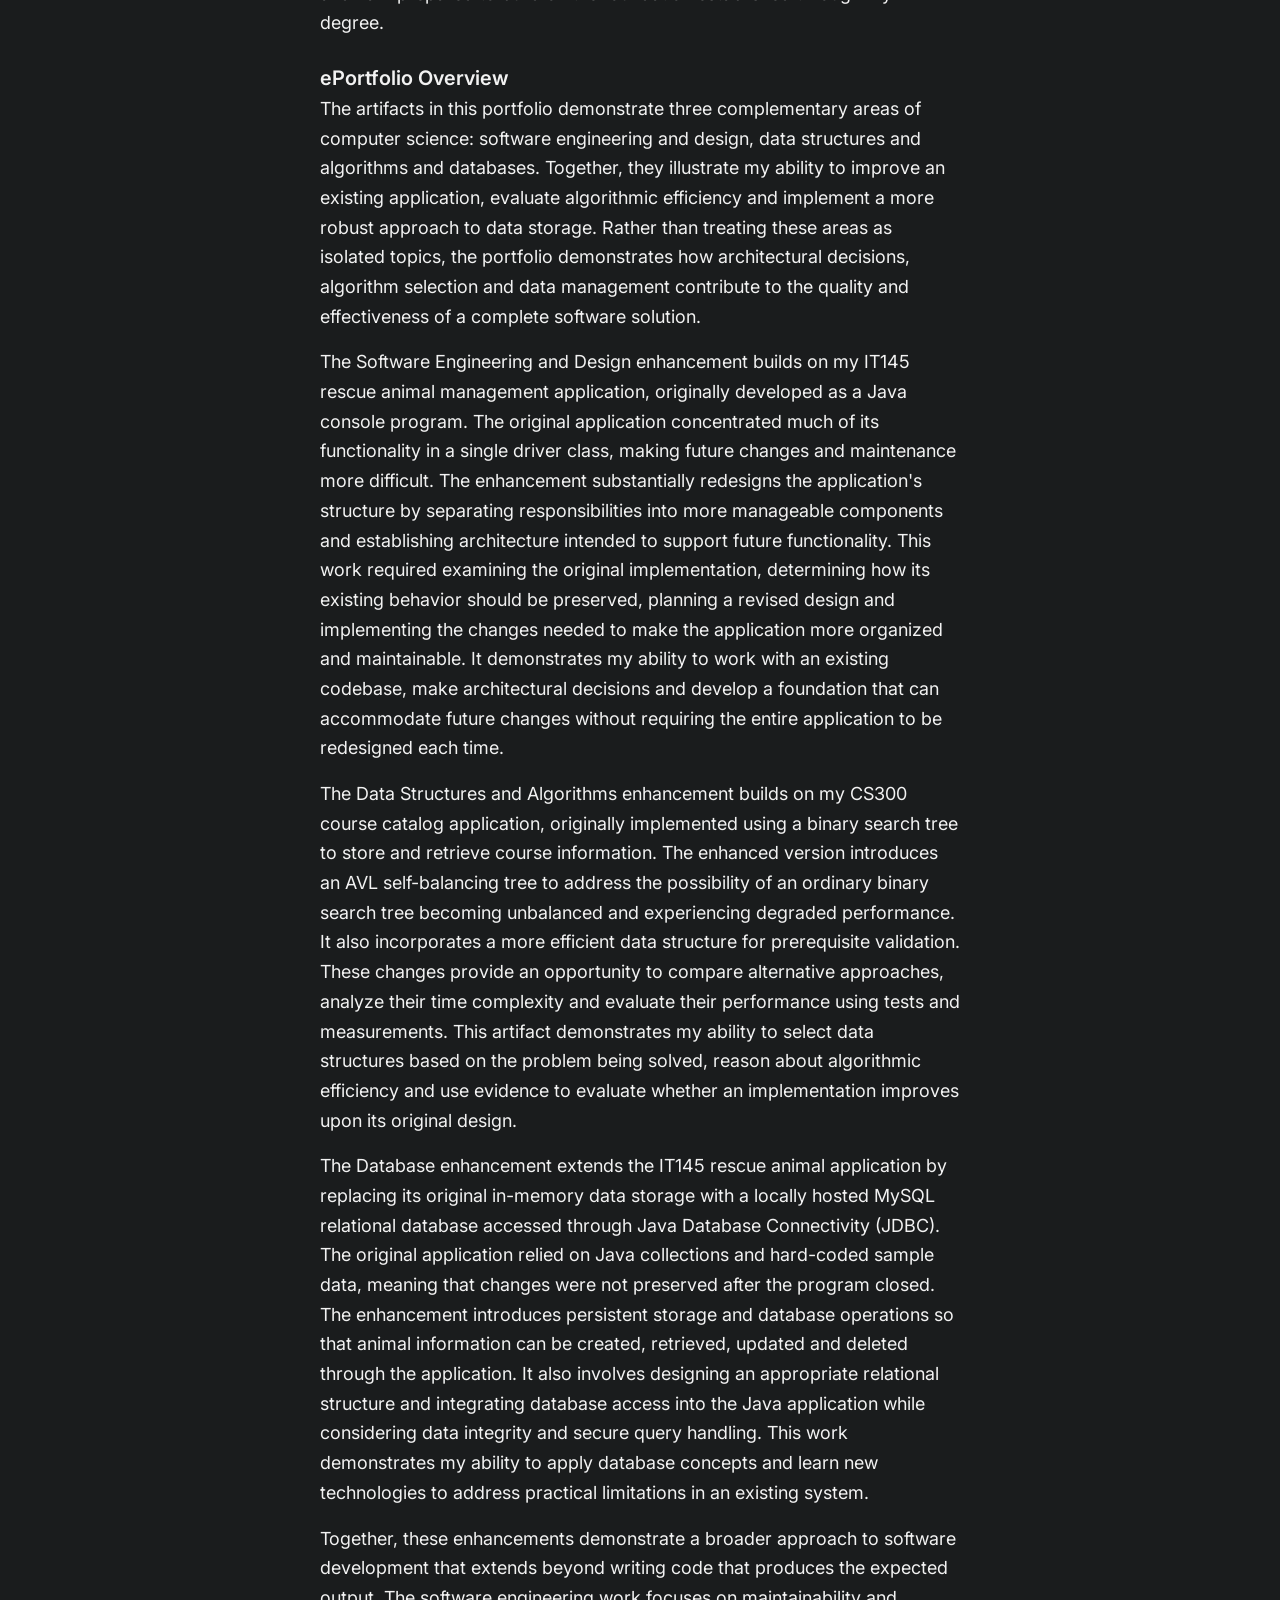
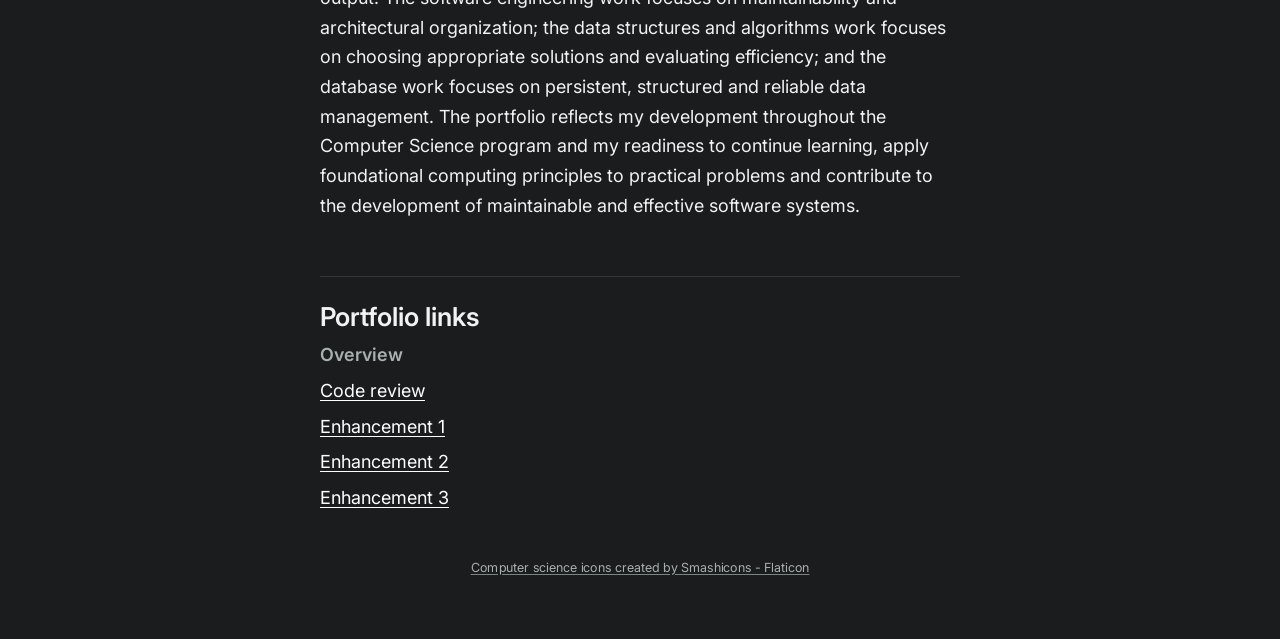
==== commit 0178b039: "Update index.html" ====
--- a/index.html
+++ b/index.html
@@ -29,9 +29,9 @@
         <p>Throughout my Computer Science program, I have developed a stronger understanding of the principles, tools and
           practices used to solve problems through software development. Although learning multiple programming languages and
           technologies has been an important part of my education, one of the most valuable skills I have gained is the ability
-          to approach unfamiliar problems systematically, break them into manageable components, and learn the tools necessary
+          to approach unfamiliar problems systematically, break them into manageable components and learn the tools necessary
           to develop a solution. My coursework has reinforced the importance of working iteratively, considering the needs of
-          users and stakeholders, and evaluating not only whether a solution works but also how it performs regarding
+          users and stakeholders and evaluating not only whether a solution works but also how it performs regarding
           efficiency, security and maintainability. I have also learned that computer science is an extensive and continually
           evolving field. I do not consider myself an expert in every area, but I have developed a strong foundation in core
           computing concepts and greater confidence in my ability to acquire new skills as technologies and professional
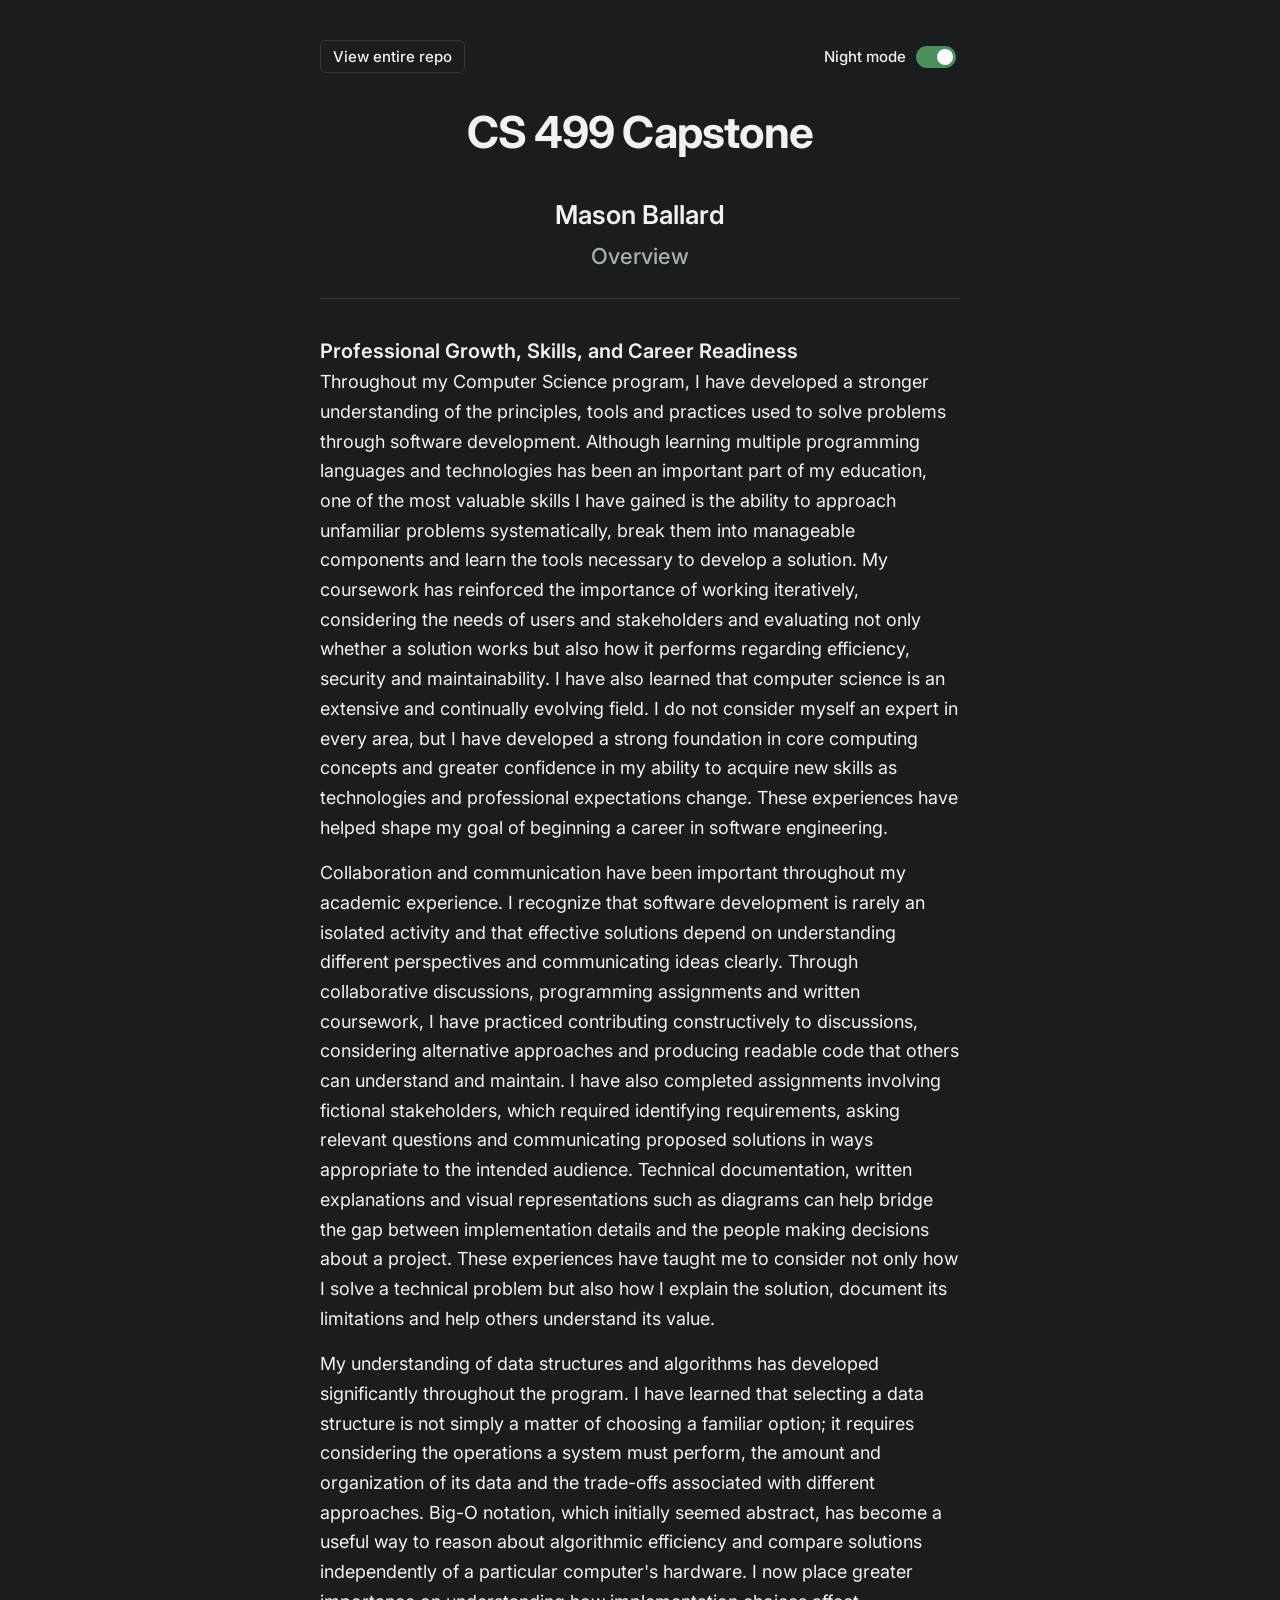
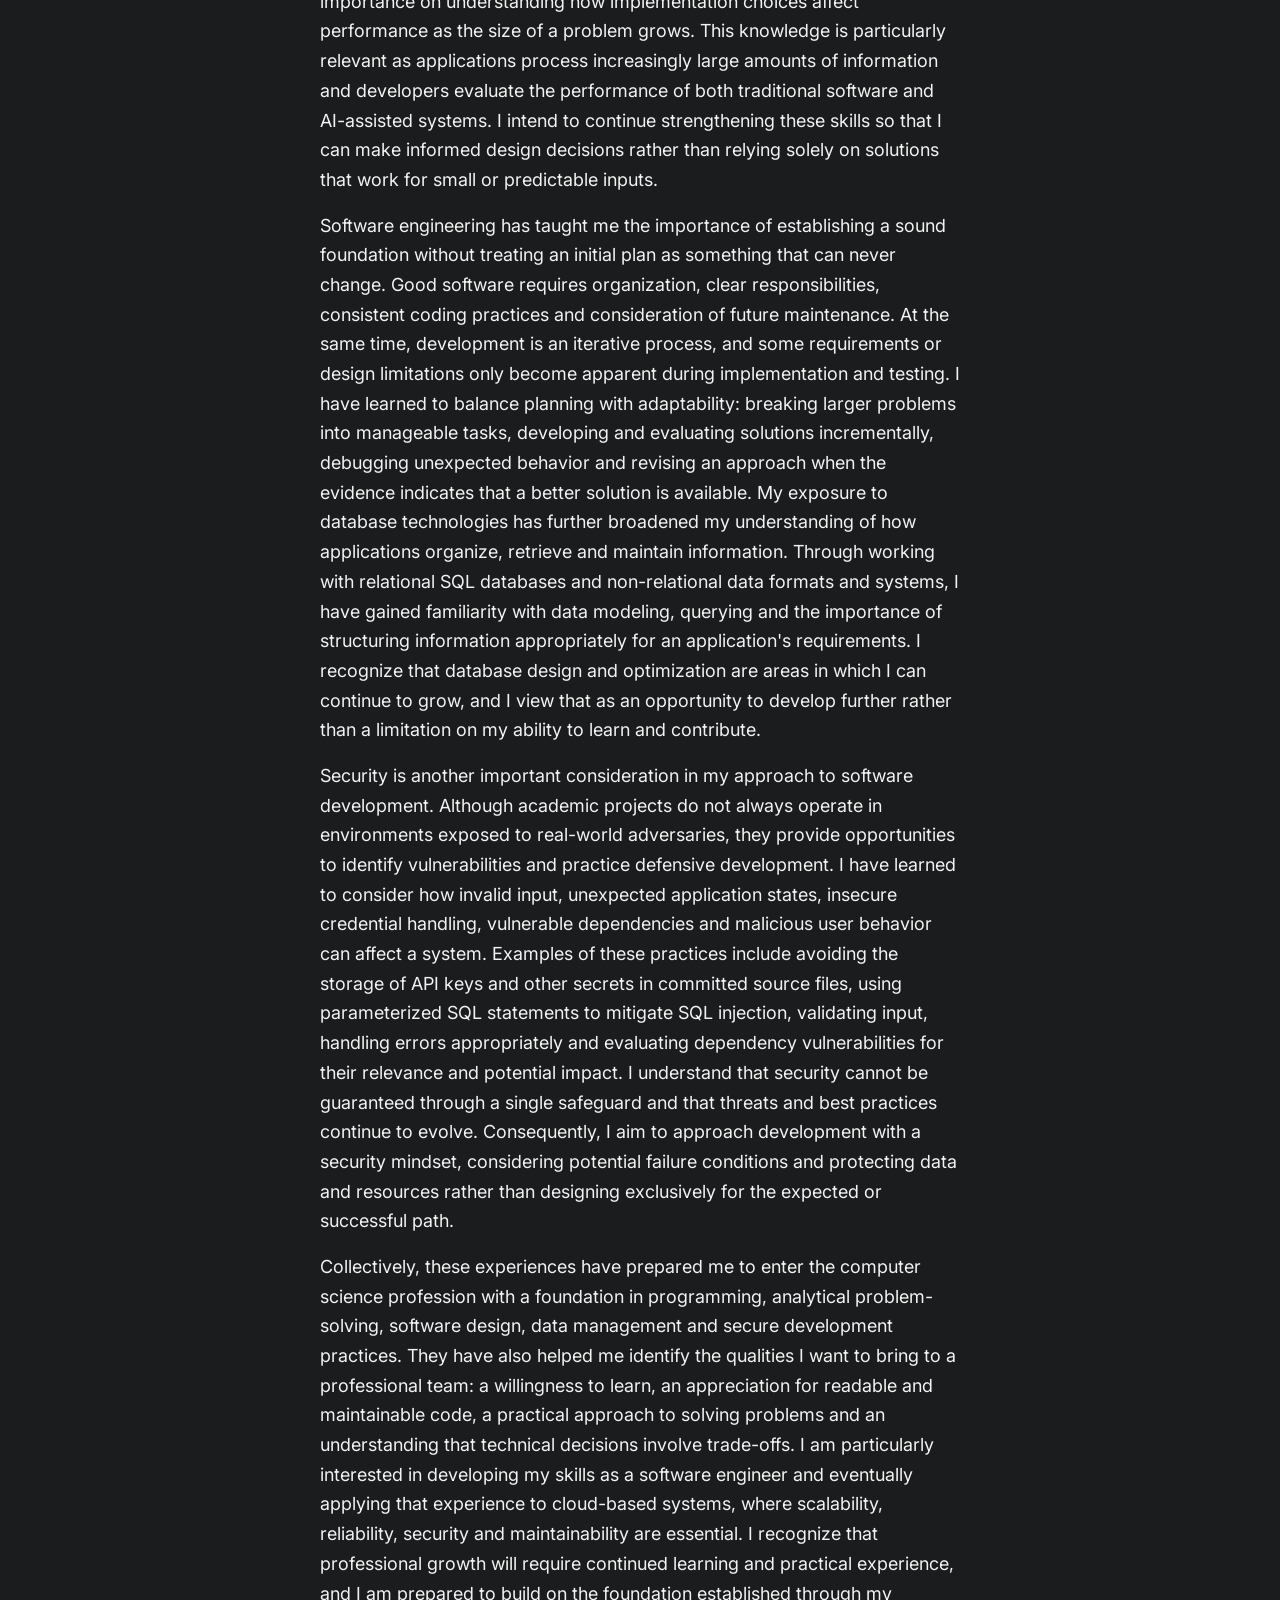
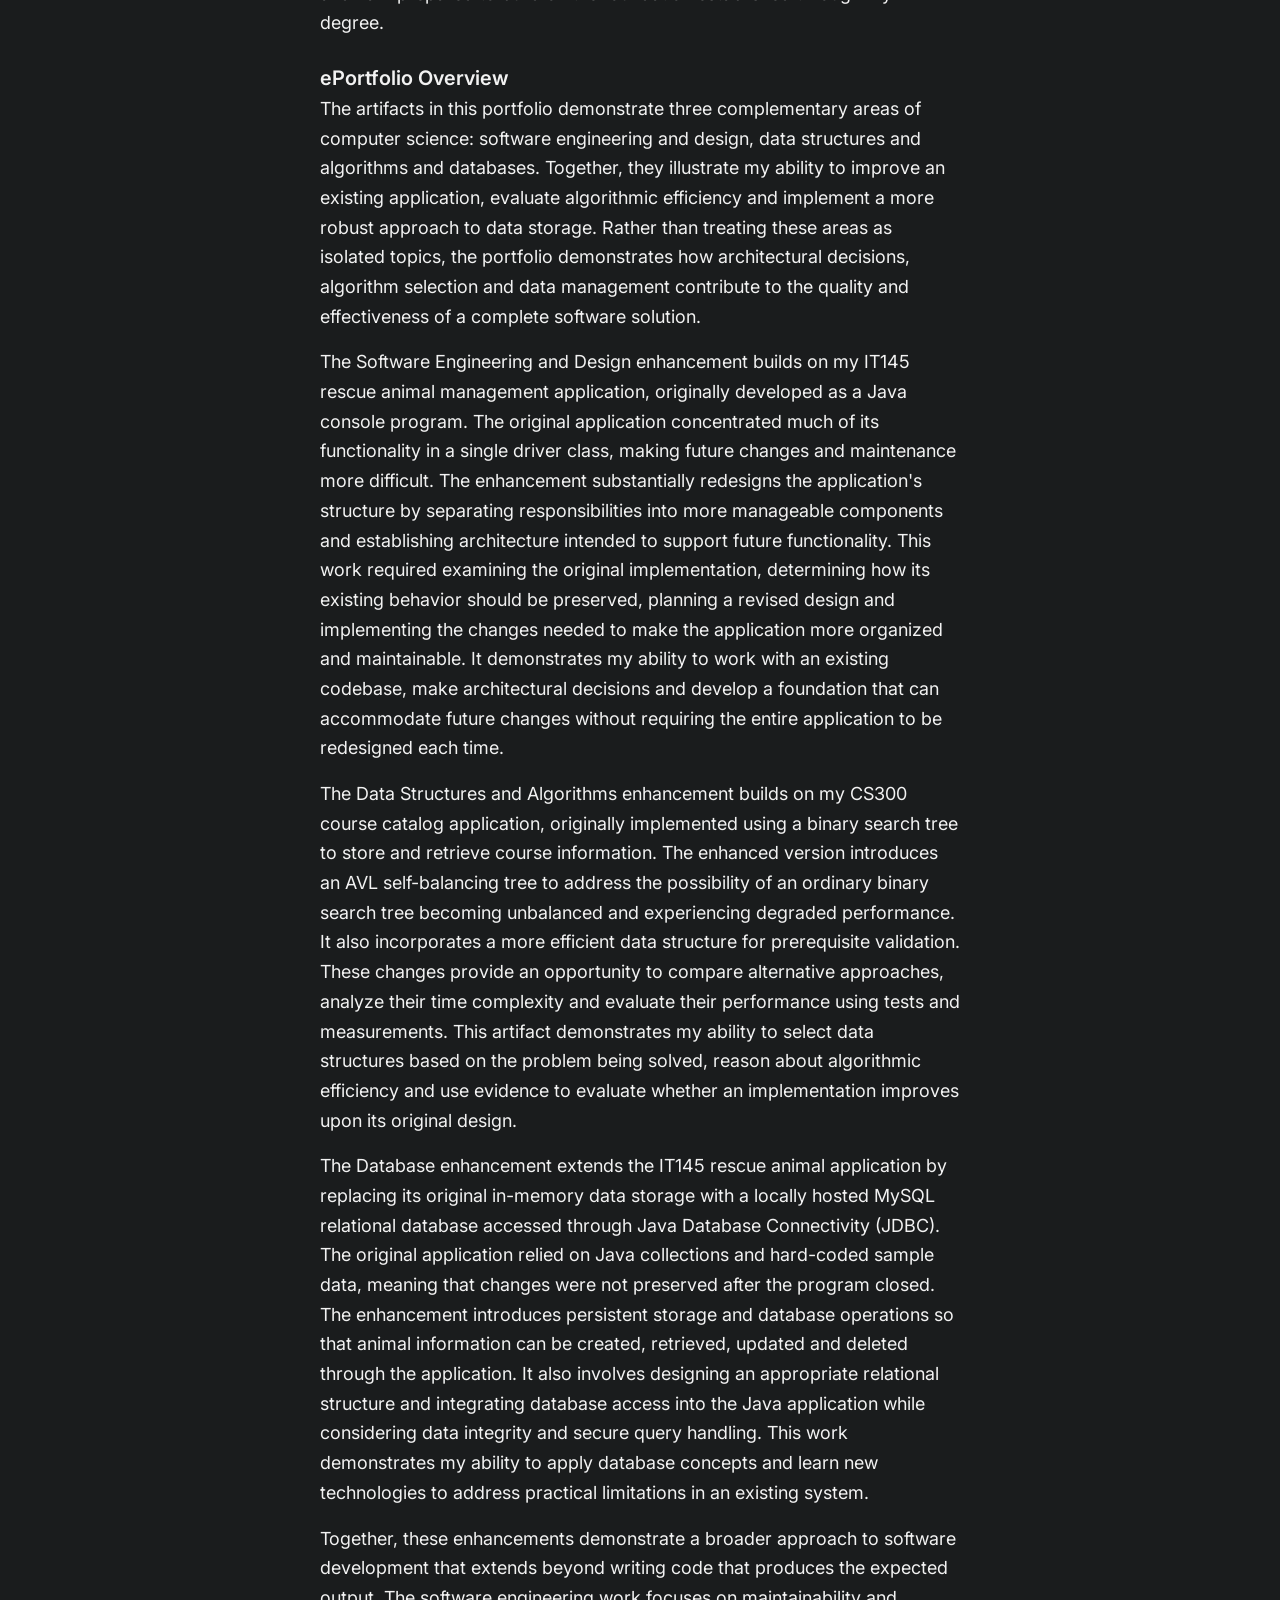
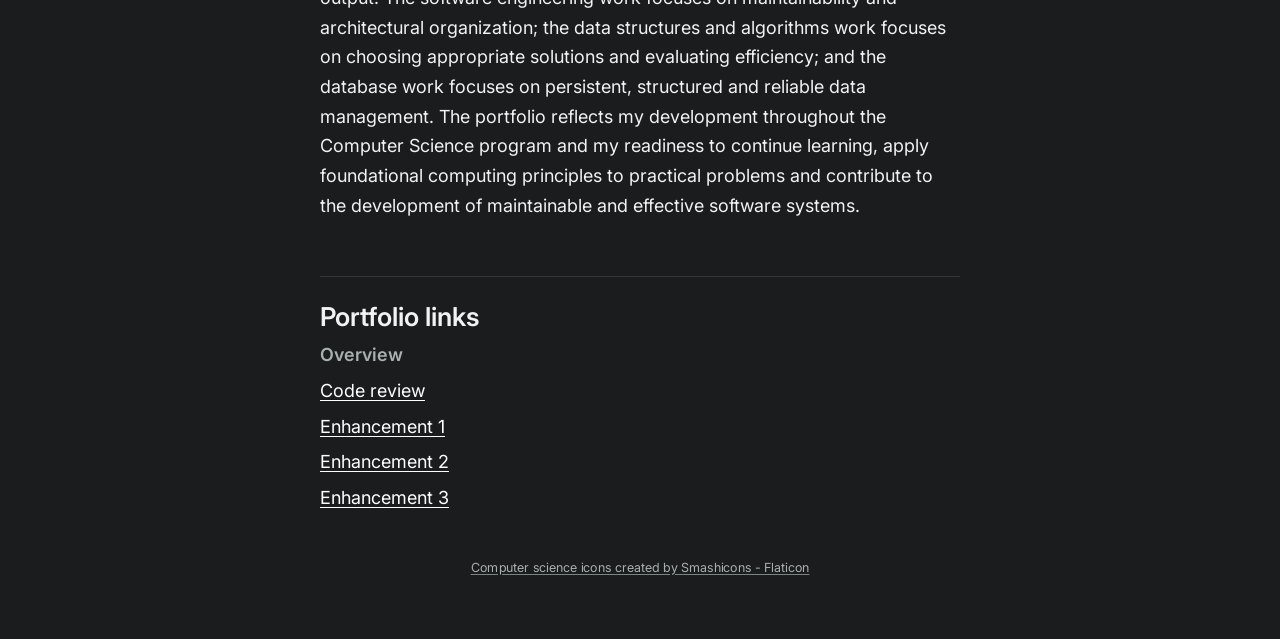
==== commit 4ecf85b8: "Update index.html" ====
--- a/index.html
+++ b/index.html
@@ -68,7 +68,7 @@
           planning with adaptability: breaking larger problems into manageable tasks, developing and evaluating solutions
           incrementally, debugging unexpected behavior and revising an approach when the evidence indicates that a better
           solution is available. My exposure to database technologies has further broadened my understanding of how applications
-          organize, retrieve, and maintain information. Through working with relational SQL databases and non-relational data
+          organize, retrieve and maintain information. Through working with relational SQL databases and non-relational data
           formats and systems, I have gained familiarity with data modeling, querying and the importance of structuring
           information appropriately for an application's requirements. I recognize that database design and optimization are
           areas in which I can continue to grow, and I view that as an opportunity to develop further rather than a limitation
